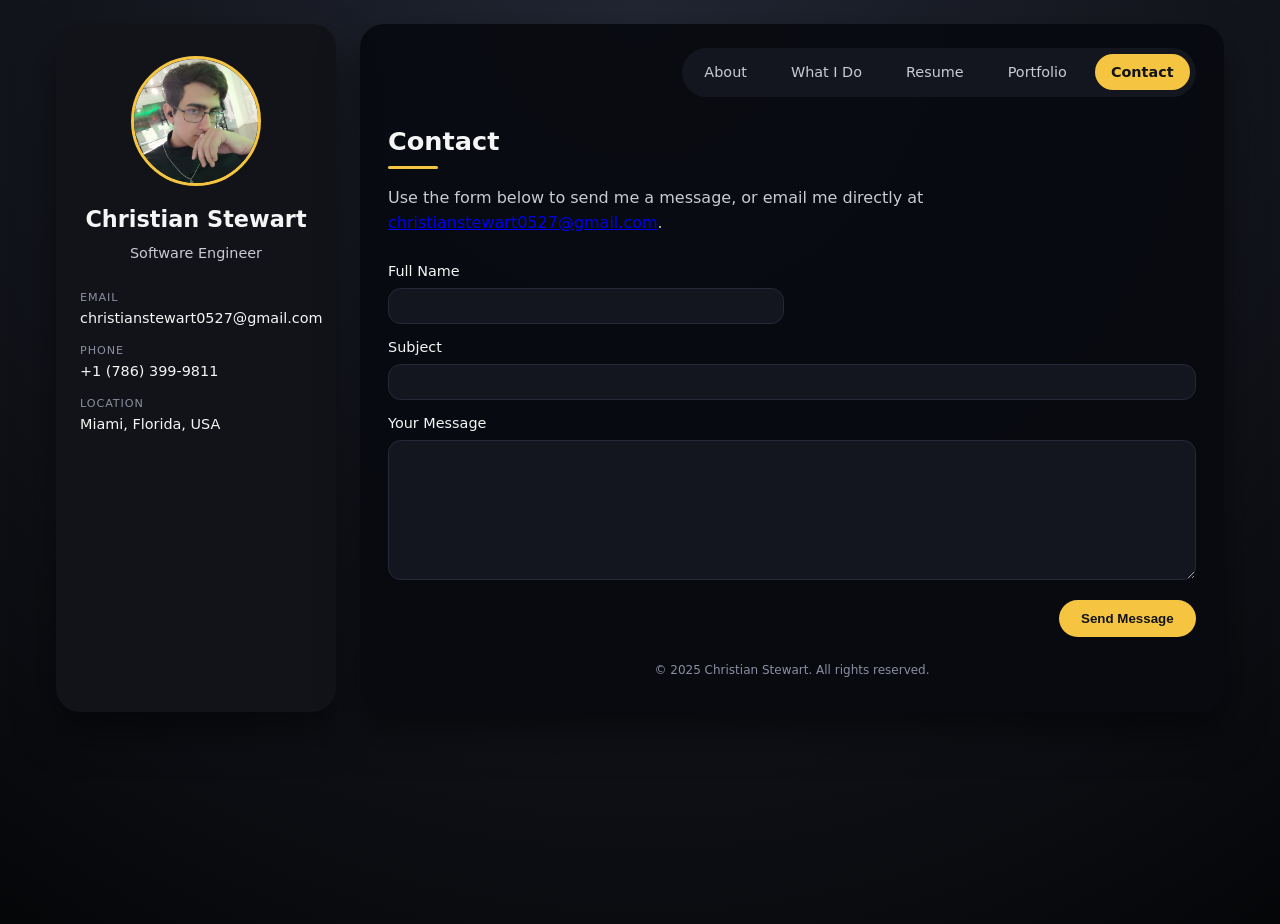
==== contact.html @ 86d1a517 "New site" ====
<!DOCTYPE html>
<html lang="en">
<head>
    <meta charset="UTF-8">
    <title>Christian Stewart | Contact</title>
    <meta name="viewport" content="width=device-width, initial-scale=1.0">
    <link rel="icon" href="images/icon.ico" type="image/x-icon" />
    <link rel="stylesheet" href="css/styles.css">
</head>
<body class="page-contact">
<div class="site-wrapper">
    <aside class="sidebar">
        <div class="profile-photo">
            <a href="index.html"><img src="images/profile-pic.jpg" alt="Portrait of Christian Stewart"></a>
        </div>
        <h1>Christian Stewart</h1>
        <p class="tagline">Software Engineer</p>

        <ul class="contact-list">
            <li class="contact-item">
                <span class="label">Email</span>
                <a href="mailto:christianstewart0527@gmail.com">christianstewart0527@gmail.com</a>
            </li>
            <li class="contact-item">
                <span class="label">Phone</span>
                <span>+1 (786) 399-9811</span>
            </li>
            <li class="contact-item">
                <span class="label">Location</span>
                <span>Miami, Florida, USA</span>
            </li>
        </ul>

    </aside>

    <div class="main-column">
        <header class="top-nav">
            <nav>
                <ul class="nav-list">
                    <li><a href="index.html">About</a></li>
                    <li><a href="what-i-do.html">What I Do</a></li>
                    <li><a href="resume.html">Resume</a></li>
                    <li><a href="portfolio.html">Portfolio</a></li>
                    <li><a href="contact.html" class="active">Contact</a></li>
                </ul>
            </nav>
        </header>

        <main>
            <section class="section-header">
                <h2>Contact</h2>
                <div class="underline"></div>
            </section>

            <p class="section-intro">
                Use the form below to send me a message, or email me directly at
                <a href="mailto:christianstewart0527@gmail.com">christianstewart0527@gmail.com</a>.
            </p>

            <form class="contact-form"
                  action="mailto:christianstewart0527@gmail.com"
                  method="post"
                  enctype="text/plain">
                <div class="form-group">
                    <label for="full-name">Full Name</label>
                    <input id="full-name" name="full-name" type="text" required>
                </div>

                <div class="form-group form-full">
                    <label for="subject">Subject</label>
                    <input id="subject" name="subject" type="text">
                </div>

                <div class="form-group form-full">
                    <label for="message">Your Message</label>
                    <textarea id="message" name="message" required></textarea>
                </div>

                <div class="button-row">
                    <button class="btn-submit" type="submit">Send Message</button>
                </div>
            </form>
        </main>

        <footer class="site-footer">
            &copy; 2025 Christian Stewart. All rights reserved.
        </footer>
    </div>
</div>
</body>
</html>
---- css/styles.css ----
*,
*::before,
*::after {
    box-sizing: border-box;
    margin: 0;
    padding: 0;
}

html {
    scroll-behavior: smooth;
}

body {
    font-family: system-ui, -apple-system, BlinkMacSystemFont, "Segoe UI",
        sans-serif;
    color: #f5f5f5;
    line-height: 1.6;
    min-height: 100vh;
}


.page-about {
    background: radial-gradient(circle at top, #222633, #050608);
}

.page-what-i-do {
    background: radial-gradient(circle at top, #222633, #050608);
}

.page-resume {
    background: radial-gradient(circle at top, #222633, #050608);
}

.page-portfolio {
    background: radial-gradient(circle at top, #222633, #050608);
}

.page-contact {
    background: radial-gradient(circle at top, #222633, #050608);
}



.site-wrapper {
    display: flex;
    max-width: 1200px;
    margin: 1.5rem auto;
    padding: 0 1rem;
    gap: 1.5rem;
}

.sidebar {
    background: #111318;
    border-radius: 1.5rem;
    padding: 2rem 1.5rem;
    width: 280px;
    flex-shrink: 0;
    box-shadow: 0 20px 40px rgba(0, 0, 0, 0.5);
}

.profile-photo {
    width: 130px;
    height: 130px;
    margin: 0 auto 1rem;
    border-radius: 50%;
    overflow: hidden;
    border: 3px solid #f5c542;
}

.profile-photo img {
    width: 100%;
    height: 100%;
    object-fit: cover;
}

.sidebar h1 {
    text-align: center;
    font-size: 1.4rem;
    margin-bottom: 0.25rem;
}

.sidebar .tagline {
    text-align: center;
    font-size: 0.9rem;
    color: #c9cad4;
    margin-bottom: 1.5rem;
}

.contact-list {
    list-style: none;
    margin-bottom: 1.5rem;
}

.contact-item {
    margin-bottom: 0.75rem;
    font-size: 0.9rem;
}

.contact-item span.label {
    display: block;
    text-transform: uppercase;
    letter-spacing: 0.08em;
    font-size: 0.7rem;
    color: #8b8fa1;
}

.contact-item a {
    color: #f5f5f5;
    text-decoration: none;
}

.contact-item a:hover {
    text-decoration: underline;
}

.btn-primary {
    display: block;
    margin-top: 1rem;
    width: 100%;
    text-align: center;
    text-decoration: none;
    background: #f5c542;
    color: #111318;
    padding: 0.7rem 1rem;
    border-radius: 0.8rem;
    font-weight: 600;
    font-size: 0.9rem;
}

.btn-primary:hover {
    filter: brightness(1.1);
}



.main-column {
    flex: 1;
    background: rgba(8, 10, 16, 0.95);
    border-radius: 1.5rem;
    padding: 1.5rem 1.75rem 2rem;
    box-shadow: 0 20px 40px rgba(0, 0, 0, 0.5);
}


.top-nav {
    display: flex;
    justify-content: flex-end;
    margin-bottom: 1.5rem;
}

.nav-list {
    list-style: none;
    display: flex;
    gap: 0.75rem;
    background: #14161f;
    padding: 0.4rem;
    border-radius: 999px;
}

.nav-list a {
    display: block;
    padding: 0.4rem 1rem;
    border-radius: 999px;
    text-decoration: none;
    color: #c9cad4;
    font-size: 0.9rem;
}

.nav-list a:hover {
    background: #1f2230;
}

.nav-list a.active {
    background: #f5c542;
    color: #111318;
    font-weight: 600;
}



.section-header {
    margin-bottom: 1rem;
}

.section-header h2 {
    font-size: 1.6rem;
    margin-bottom: 0.25rem;
}

.section-header .underline {
    width: 50px;
    height: 3px;
    background: #f5c542;
    border-radius: 999px;
}

.section-intro {
    color: #c9cad4;
    margin-bottom: 1.5rem;
}



.grid {
    display: grid;
    grid-template-columns: repeat(2, minmax(0, 1fr));
    gap: 1rem;
}

.card {
    background: #14161f;
    border-radius: 1rem;
    padding: 1.1rem 1.25rem;
    border: 1px solid rgba(255, 255, 255, 0.03);
}

.card h3 {
    margin-bottom: 0.4rem;
    font-size: 1.05rem;
}

.card p {
    font-size: 0.9rem;
    color: #c9cad4;
}



ul.simple-list {
    margin-left: 1.1rem;
    margin-bottom: 1rem;
}

ul.simple-list li {
    margin-bottom: 0.3rem;
}



.skills-table {
    width: 100%;
    margin-top: 1rem;
    border-collapse: collapse;
    font-size: 0.9rem;
}

.skills-table th,
.skills-table td {
    border: 1px solid #26293a;
    padding: 0.6rem 0.7rem;
}

.skills-table th {
    background: #181a24;
    text-align: left;
}

.skills-table tbody tr:nth-child(even) {
    background: #12141d;
}



.project-thumb {
    width: 100%;
    border-radius: 0.9rem;
    margin-bottom: 0.6rem;
    display: block;
}



form.contact-form {
    margin-top: 1rem;
    display: grid;
    grid-template-columns: repeat(2, minmax(0, 1fr));
    gap: 0.75rem 1rem;
}

.form-group {
    display: flex;
    flex-direction: column;
    font-size: 0.9rem;
}

.form-group label {
    margin-bottom: 0.3rem;
}

.form-group input,
.form-group textarea {
    background: #14161f;
    border: 1px solid #26293a;
    border-radius: 0.8rem;
    padding: 0.6rem 0.7rem;
    color: #f5f5f5;
}

.form-group textarea {
    min-height: 140px;
    resize: vertical;
}

.form-full {
    grid-column: 1 / -1;
}

.button-row {
    margin-top: 0.5rem;
    grid-column: 1 / -1;
    display: flex;
    justify-content: flex-end;
}

.btn-submit {
    background: #f5c542;
    color: #111318;
    border: none;
    padding: 0.7rem 1.4rem;
    border-radius: 999px;
    font-weight: 600;
    cursor: pointer;
}

.btn-submit:hover {
    filter: brightness(1.1);
}



.site-footer {
    margin-top: 1.5rem;
    font-size: 0.75rem;
    color: #8b8fa1;
    text-align: center;
}



@media (max-width: 1000px) {
    .site-wrapper {
        flex-direction: column;
    }

    .sidebar {
        width: 100%;
        display: flex;
        align-items: center;
        gap: 1.2rem;
    }

    .profile-photo {
        margin: 0;
    }

    .sidebar h1,
    .sidebar .tagline {
        text-align: left;
    }
}

@media (max-width: 600px) {
    .sidebar {
        flex-direction: column;
        align-items: center;
        text-align: center;
        padding: 1.25rem 1rem;
    }

    .grid {
        grid-template-columns: 1fr !important;
        gap: 1.2rem;
    }

    .sidebar h1,
    .sidebar .tagline {
        text-align: center;
    }

    .card {
        text-align: left;
    }


    .contact-list {
        width: 100%;
        text-align: center;
    }

    .contact-item {
        margin-bottom: 0.5rem;
    }

    .contact-item span.label {
        margin-bottom: 0.1rem;
    }
 
    .site-wrapper {
        margin: 0.75rem auto;
        padding: 0 0.75rem;
    }

    .main-column {
        padding: 1rem;
        margin-top: 0.25rem;
    }

    .top-nav {
        justify-content: center;
        margin-bottom: 1rem;
    }

    .nav-list {
        flex-wrap: wrap;
        justify-content: center;
        gap: 0.5rem;
        padding: 0.5rem 0.75rem;
    }

    .nav-list a {
        flex: 1 1 auto;
        text-align: center;
        min-width: 90px;
    }

    .project-thumb {
        width: 100%;
        height: auto;
    }
}
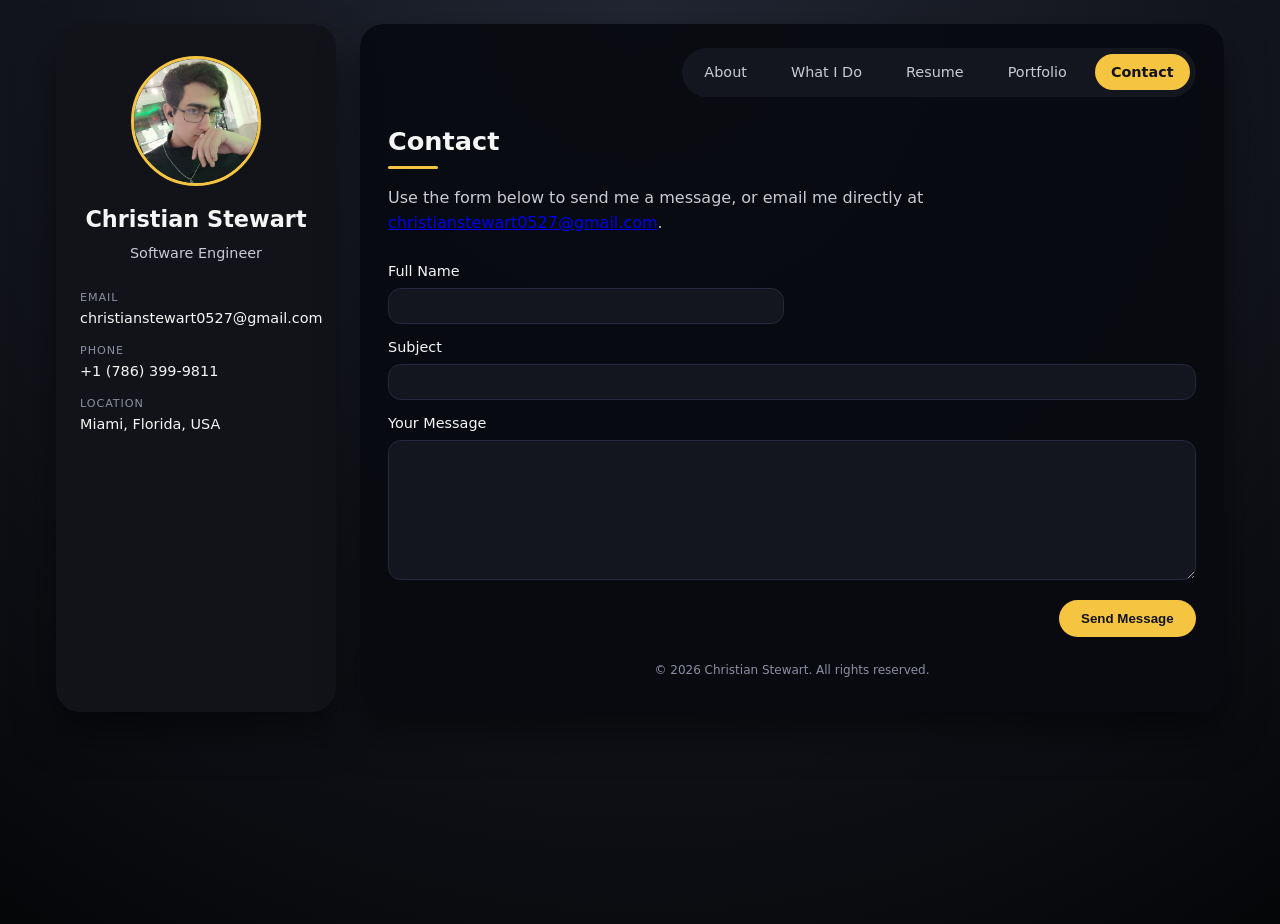
==== commit ec750b43: "resume update" ====
--- a/contact.html
+++ b/contact.html
@@ -83,7 +83,7 @@
         </main>
 
         <footer class="site-footer">
-            &copy; 2025 Christian Stewart. All rights reserved.
+            &copy; 2026 Christian Stewart. All rights reserved.
         </footer>
     </div>
 </div>
--- a/css/styles.css
+++ b/css/styles.css
@@ -1,4 +1,3 @@
-
 *,
 *::before,
 *::after {
@@ -329,6 +328,61 @@
 
 
 
+/* ── Resume entries (experience & projects) ── */
+
+.resume-entry {
+    background: #14161f;
+    border: 1px solid rgba(255, 255, 255, 0.04);
+    border-radius: 1rem;
+    padding: 1.1rem 1.25rem;
+    margin-bottom: 1rem;
+}
+
+.resume-entry-header {
+    display: flex;
+    justify-content: space-between;
+    align-items: baseline;
+    flex-wrap: wrap;
+    gap: 0.25rem 1rem;
+    margin-bottom: 0.5rem;
+}
+
+.resume-entry-title {
+    font-size: 1.05rem;
+    font-weight: 600;
+    color: #f5f5f5;
+}
+
+.resume-entry-meta {
+    font-size: 0.8rem;
+    color: #8b8fa1;
+    white-space: nowrap;
+}
+
+.resume-entry-sub {
+    font-size: 0.88rem;
+    color: #c9cad4;
+    line-height: 1.55;
+}
+
+.resume-bullets {
+    margin-left: 1.1rem;
+    margin-top: 0.25rem;
+}
+
+.resume-bullets li {
+    font-size: 0.9rem;
+    color: #c9cad4;
+    margin-bottom: 0.35rem;
+    line-height: 1.55;
+}
+
+.resume-bullets li::marker {
+    color: #f5c542;
+}
+
+
+
 .site-footer {
     margin-top: 1.5rem;
     font-size: 0.75rem;
@@ -382,7 +436,6 @@
         text-align: left;
     }
 
-
     .contact-list {
         width: 100%;
         text-align: center;
@@ -395,7 +448,7 @@
     .contact-item span.label {
         margin-bottom: 0.1rem;
     }
- 
+
     .site-wrapper {
         margin: 0.75rem auto;
         padding: 0 0.75rem;
@@ -428,4 +481,13 @@
         width: 100%;
         height: auto;
     }
-}
+
+    .resume-entry-header {
+        flex-direction: column;
+        gap: 0.15rem;
+    }
+
+    .resume-entry-meta {
+        white-space: normal;
+    }
+}
